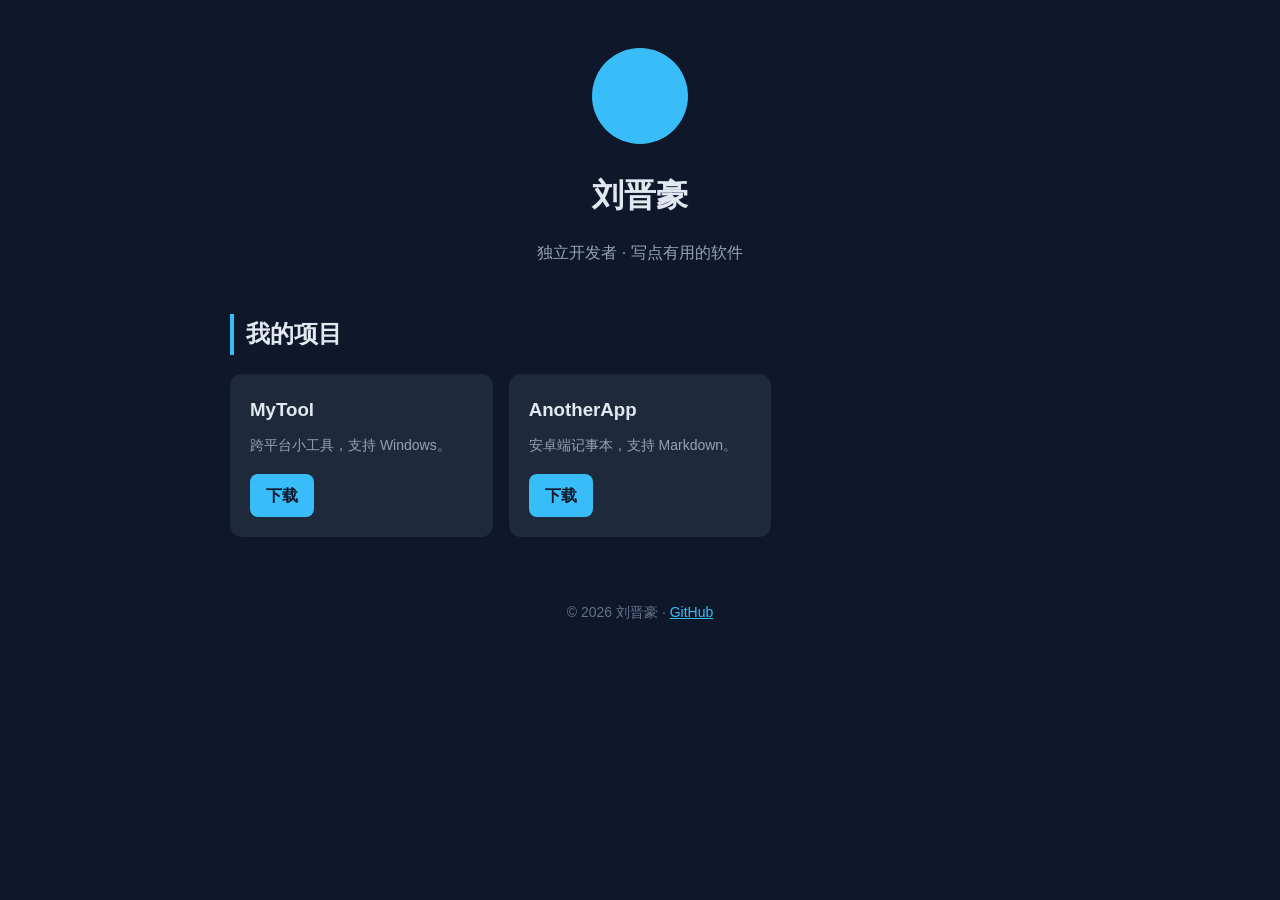
==== index.html @ bdb7e137 "Add initial HTML structure for personal homepage" ====
<!DOCTYPE html>
<html lang="zh-CN">
<head>
<meta charset="UTF-8">
<meta name="viewport" content="width=device-width, initial-scale=1.0">
<title>刘晋豪 - 个人主页</title>
<style>
  :root { --bg:#0f172a; --card:#1e293b; --txt:#e2e8f0; --accent:#38bdf8; }
  * { box-sizing: border-box; }
  body { margin:0; font-family: -apple-system, "Microsoft YaHei", sans-serif;
         background:var(--bg); color:var(--txt); line-height:1.7; }
  .wrap { max-width: 860px; margin: 0 auto; padding: 48px 20px; }
  header { text-align:center; margin-bottom: 48px; }
  .avatar { width:96px; height:96px; border-radius:50%; background:var(--accent);
            display:inline-block; }
  h1 { margin: 16px 0 8px; font-size: 32px; }
  .tagline { color:#94a3b8; }
  h2 { margin-top: 48px; border-left: 4px solid var(--accent); padding-left: 12px; }
  .grid { display:grid; grid-template-columns: repeat(auto-fill, minmax(260px,1fr));
          gap:16px; }
  .card { background:var(--card); border-radius:12px; padding:20px; }
  .card h3 { margin:0 0 8px; }
  .card p { margin:0 0 16px; color:#94a3b8; font-size:14px; }
  .btn { display:inline-block; background:var(--accent); color:#0f172a;
         padding:8px 16px; border-radius:8px; text-decoration:none; font-weight:600; }
  .btn:hover { opacity:.85; }
  footer { margin-top:64px; text-align:center; color:#64748b; font-size:14px; }
</style>
</head>
<body>
<div class="wrap">

  <header>
    <div class="avatar"></div>
    <h1>刘晋豪</h1>
    <p class="tagline">独立开发者 · 写点有用的软件</p>
  </header>

  <h2>我的项目</h2>
  <div class="grid">

    <div class="card">
      <h3>MyTool</h3>
      <p>跨平台小工具，支持 Windows。</p>
      <a class="btn"
         href="https://github.com/huxinxiaoye/my-tools/releases/download/v1.0.0/MyTool-1.0.0-win64.zip">
         下载
      </a>
    </div>

    <div class="card">
      <h3>AnotherApp</h3>
      <p>安卓端记事本，支持 Markdown。</p>
      <a class="btn"
         href="https://github.com/huxinxiaoye/my-tools/releases/download/v1.0.0/AnotherApp.apk">
         下载
      </a>
    </div>

  </div>

  <footer>
    © 2026 刘晋豪 ·
    <a href="https://github.com/huxinxiaoye" style="color:#38bdf8">GitHub</a>
  </footer>

</div>
</body>
</html>
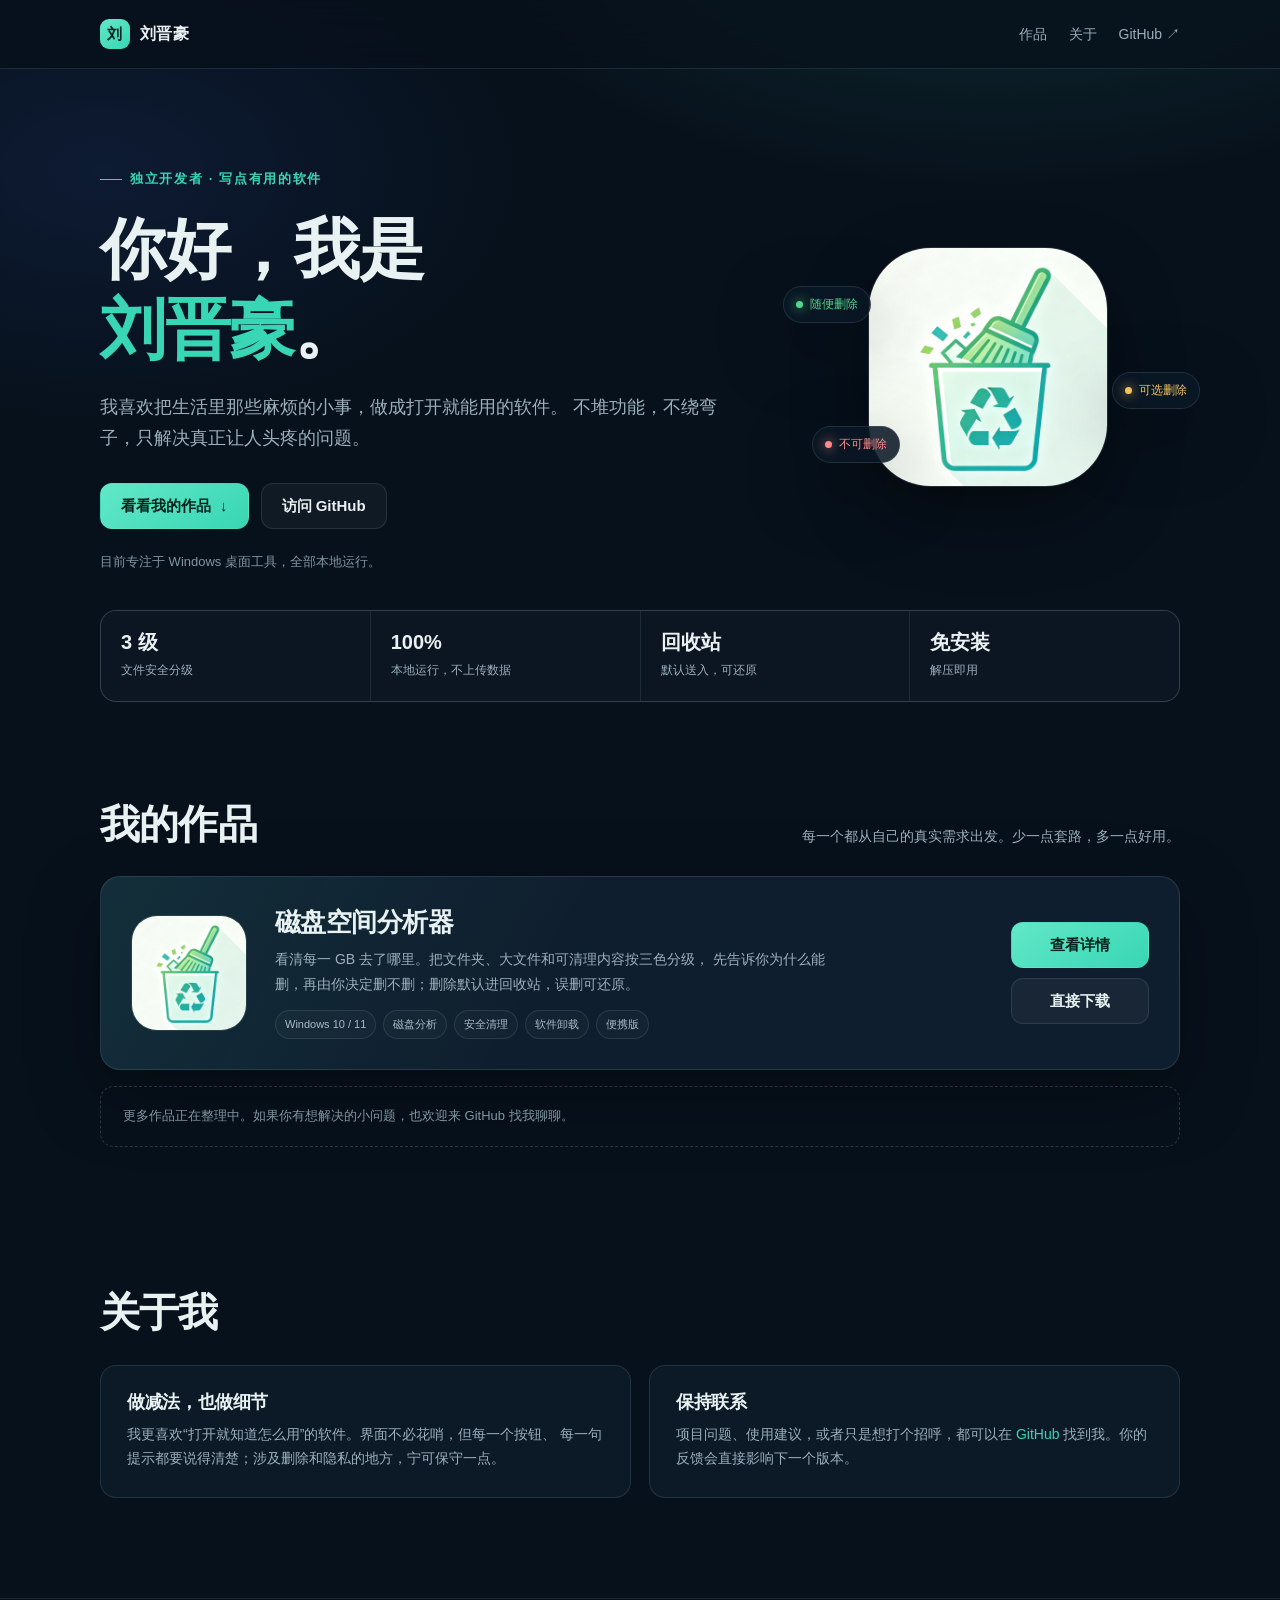
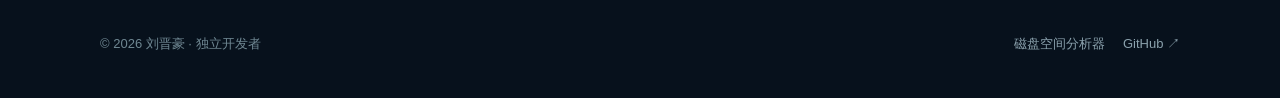
==== commit cae54c0f: "Add DiskCleaner product page and portable download" ====
--- a/index.html
+++ b/index.html
@@ -3,67 +3,133 @@
 <head>
 <meta charset="UTF-8">
 <meta name="viewport" content="width=device-width, initial-scale=1.0">
-<title>刘晋豪 - 个人主页</title>
-<style>
-  :root { --bg:#0f172a; --card:#1e293b; --txt:#e2e8f0; --accent:#38bdf8; }
-  * { box-sizing: border-box; }
-  body { margin:0; font-family: -apple-system, "Microsoft YaHei", sans-serif;
-         background:var(--bg); color:var(--txt); line-height:1.7; }
-  .wrap { max-width: 860px; margin: 0 auto; padding: 48px 20px; }
-  header { text-align:center; margin-bottom: 48px; }
-  .avatar { width:96px; height:96px; border-radius:50%; background:var(--accent);
-            display:inline-block; }
-  h1 { margin: 16px 0 8px; font-size: 32px; }
-  .tagline { color:#94a3b8; }
-  h2 { margin-top: 48px; border-left: 4px solid var(--accent); padding-left: 12px; }
-  .grid { display:grid; grid-template-columns: repeat(auto-fill, minmax(260px,1fr));
-          gap:16px; }
-  .card { background:var(--card); border-radius:12px; padding:20px; }
-  .card h3 { margin:0 0 8px; }
-  .card p { margin:0 0 16px; color:#94a3b8; font-size:14px; }
-  .btn { display:inline-block; background:var(--accent); color:#0f172a;
-         padding:8px 16px; border-radius:8px; text-decoration:none; font-weight:600; }
-  .btn:hover { opacity:.85; }
-  footer { margin-top:64px; text-align:center; color:#64748b; font-size:14px; }
-</style>
+<title>刘晋豪 · 独立开发者</title>
+<meta name="description" content="刘晋豪的个人主页。独立开发者，做简单、可靠、真正有用的桌面软件。当前作品：磁盘空间分析器，一款完全本地运行、删除可还原的 Windows 磁盘清理工具。">
+<meta name="theme-color" content="#07111c">
+<meta property="og:type" content="website">
+<meta property="og:title" content="刘晋豪 · 独立开发者">
+<meta property="og:description" content="把麻烦的小事，做成打开就能用的软件。">
+<meta property="og:url" content="https://huxinxiaoye.github.io/">
+<meta property="og:image" content="https://huxinxiaoye.github.io/assets/og-image.png">
+<meta property="og:image:width" content="1200">
+<meta property="og:image:height" content="630">
+<meta name="twitter:card" content="summary_large_image">
+<link rel="icon" href="assets/favicon.png" type="image/png">
+<link rel="stylesheet" href="assets/style.css">
 </head>
 <body>
-<div class="wrap">
 
-  <header>
-    <div class="avatar"></div>
-    <h1>刘晋豪</h1>
-    <p class="tagline">独立开发者 · 写点有用的软件</p>
-  </header>
+<header class="site-header">
+  <div class="container nav">
+    <a class="brand" href="index.html">
+      <span class="brand-mark">刘</span>
+      <span>刘晋豪</span>
+    </a>
+    <nav class="nav-links" aria-label="主导航">
+      <a href="#projects">作品</a>
+      <a href="#about">关于</a>
+      <a href="https://github.com/huxinxiaoye" target="_blank" rel="noopener">GitHub ↗</a>
+    </nav>
+  </div>
+</header>
 
-  <h2>我的项目</h2>
-  <div class="grid">
+<main>
+  <section class="hero container">
+    <div class="hero-grid">
+      <div>
+        <p class="eyebrow">独立开发者 · 写点有用的软件</p>
+        <h1>你好，我是<br><span class="accent">刘晋豪</span>。</h1>
+        <p class="lede">
+          我喜欢把生活里那些麻烦的小事，做成打开就能用的软件。
+          不堆功能，不绕弯子，只解决真正让人头疼的问题。
+        </p>
+        <div class="hero-actions">
+          <a class="btn" href="#projects">看看我的作品 <span aria-hidden="true">↓</span></a>
+          <a class="btn secondary" href="https://github.com/huxinxiaoye" target="_blank" rel="noopener">访问 GitHub</a>
+        </div>
+        <p class="hero-note">目前专注于 Windows 桌面工具，全部本地运行。</p>
+      </div>
 
-    <div class="card">
-      <h3>MyTool</h3>
-      <p>跨平台小工具，支持 Windows。</p>
-      <a class="btn"
-         href="https://github.com/huxinxiaoye/my-tools/releases/download/v1.0.0/MyTool-1.0.0-win64.zip">
-         下载
-      </a>
+      <div class="hero-art" aria-hidden="true">
+        <img class="app-icon" src="assets/diskcleaner-icon.png" alt="">
+        <span class="floating-tag green"><i class="dot"></i>随便删除</span>
+        <span class="floating-tag yellow"><i class="dot"></i>可选删除</span>
+        <span class="floating-tag red"><i class="dot"></i>不可删除</span>
+      </div>
     </div>
 
-    <div class="card">
-      <h3>AnotherApp</h3>
-      <p>安卓端记事本，支持 Markdown。</p>
-      <a class="btn"
-         href="https://github.com/huxinxiaoye/my-tools/releases/download/v1.0.0/AnotherApp.apk">
-         下载
-      </a>
+    <div class="stats" aria-label="项目概况">
+      <div class="stat"><strong>3 级</strong><span>文件安全分级</span></div>
+      <div class="stat"><strong>100%</strong><span>本地运行，不上传数据</span></div>
+      <div class="stat"><strong>回收站</strong><span>默认送入，可还原</span></div>
+      <div class="stat"><strong>免安装</strong><span>解压即用</span></div>
+    </div>
+  </section>
+
+  <section class="section container" id="projects">
+    <div class="section-head">
+      <h2>我的作品</h2>
+      <p>每一个都从自己的真实需求出发。少一点套路，多一点好用。</p>
     </div>
 
+    <article class="project-feature">
+      <img class="icon" src="assets/diskcleaner-icon.png" alt="磁盘空间分析器图标">
+      <div>
+        <h3>磁盘空间分析器</h3>
+        <p>
+          看清每一 GB 去了哪里。把文件夹、大文件和可清理内容按三色分级，
+          先告诉你为什么能删，再由你决定删不删；删除默认进回收站，误删可还原。
+        </p>
+        <div class="tags">
+          <span class="tag">Windows 10 / 11</span>
+          <span class="tag">磁盘分析</span>
+          <span class="tag">安全清理</span>
+          <span class="tag">软件卸载</span>
+          <span class="tag">便携版</span>
+        </div>
+      </div>
+      <div class="project-actions">
+        <a class="btn" href="diskcleaner.html">查看详情</a>
+        <a class="btn secondary" href="downloads/DiskCleaner_1.0.0_win64_portable.zip" download>直接下载</a>
+      </div>
+    </article>
+
+    <p class="placeholder">更多作品正在整理中。如果你有想解决的小问题，也欢迎来 GitHub 找我聊聊。</p>
+  </section>
+
+  <section class="section container" id="about">
+    <div class="section-head">
+      <h2>关于我</h2>
+    </div>
+    <div class="about-grid">
+      <div class="about-card">
+        <h3>做减法，也做细节</h3>
+        <p>
+          我更喜欢“打开就知道怎么用”的软件。界面不必花哨，但每一个按钮、
+          每一句提示都要说得清楚；涉及删除和隐私的地方，宁可保守一点。
+        </p>
+      </div>
+      <div class="about-card">
+        <h3>保持联系</h3>
+        <p>
+          项目问题、使用建议，或者只是想打个招呼，都可以在
+          <a href="https://github.com/huxinxiaoye" target="_blank" rel="noopener">GitHub</a>
+          找到我。你的反馈会直接影响下一个版本。
+        </p>
+      </div>
+    </div>
+  </section>
+</main>
+
+<footer>
+  <div class="container footer-row">
+    <span>© 2026 刘晋豪 · 独立开发者</span>
+    <div class="footer-links">
+      <a href="diskcleaner.html">磁盘空间分析器</a>
+      <a href="https://github.com/huxinxiaoye" target="_blank" rel="noopener">GitHub ↗</a>
+    </div>
   </div>
+</footer>
 
-  <footer>
-    © 2026 刘晋豪 ·
-    <a href="https://github.com/huxinxiaoye" style="color:#38bdf8">GitHub</a>
-  </footer>
-
-</div>
 </body>
 </html>
--- a/assets/style.css
+++ b/assets/style.css
@@ -0,0 +1,742 @@
+:root {
+  --bg: #07111c;
+  --bg-soft: #0b1725;
+  --card: #0f1e2e;
+  --card-2: #13263a;
+  --line: rgba(148, 180, 193, .16);
+  --text: #e8f2f2;
+  --muted: #9bb0bb;
+  --accent: #38d6b4;
+  --accent-strong: #62e8c8;
+  --accent-ink: #05211b;
+  --green: #55d68b;
+  --yellow: #f2c45d;
+  --red: #ff8a8a;
+  --shadow: 0 24px 70px rgba(0, 0, 0, .35);
+  --radius: 20px;
+}
+
+* { box-sizing: border-box; }
+
+html { scroll-behavior: smooth; }
+
+body {
+  margin: 0;
+  min-height: 100vh;
+  color: var(--text);
+  background:
+    radial-gradient(900px 500px at 78% -8%, rgba(56, 214, 180, .16), transparent 65%),
+    radial-gradient(700px 420px at 8% 10%, rgba(66, 116, 255, .10), transparent 60%),
+    var(--bg);
+  font-family: "Segoe UI", "Microsoft YaHei UI", "Microsoft YaHei", -apple-system, BlinkMacSystemFont, sans-serif;
+  line-height: 1.75;
+  -webkit-font-smoothing: antialiased;
+}
+
+::selection { background: rgba(56, 214, 180, .32); }
+
+a { color: var(--accent); text-decoration: none; }
+a:hover { color: var(--accent-strong); }
+
+img { max-width: 100%; display: block; }
+
+.container {
+  width: min(1080px, calc(100% - 40px));
+  margin: 0 auto;
+}
+
+.site-header {
+  position: sticky;
+  top: 0;
+  z-index: 30;
+  backdrop-filter: blur(18px);
+  background: rgba(7, 17, 28, .74);
+  border-bottom: 1px solid var(--line);
+}
+
+.nav {
+  min-height: 68px;
+  display: flex;
+  align-items: center;
+  justify-content: space-between;
+  gap: 24px;
+}
+
+.brand {
+  display: inline-flex;
+  align-items: center;
+  gap: 10px;
+  color: var(--text);
+  font-weight: 700;
+  letter-spacing: .02em;
+}
+
+.brand-mark {
+  width: 30px;
+  height: 30px;
+  display: grid;
+  place-items: center;
+  border-radius: 9px;
+  color: var(--accent-ink);
+  background: linear-gradient(145deg, var(--accent-strong), var(--accent));
+  font-size: 15px;
+  font-weight: 800;
+}
+
+.nav-links {
+  display: flex;
+  align-items: center;
+  gap: 22px;
+  font-size: 14px;
+  color: var(--muted);
+}
+
+.nav-links a { color: var(--muted); }
+.nav-links a:hover { color: var(--text); }
+
+.btn {
+  display: inline-flex;
+  align-items: center;
+  justify-content: center;
+  gap: 9px;
+  min-height: 46px;
+  padding: 0 20px;
+  border: 1px solid transparent;
+  border-radius: 12px;
+  color: var(--accent-ink);
+  background: linear-gradient(145deg, var(--accent-strong), var(--accent));
+  font-size: 15px;
+  font-weight: 700;
+  line-height: 1.2;
+  transition: transform .18s ease, box-shadow .18s ease, background .18s ease;
+}
+
+.btn:hover {
+  color: var(--accent-ink);
+  transform: translateY(-1px);
+  box-shadow: 0 12px 28px rgba(56, 214, 180, .22);
+}
+
+.btn.secondary {
+  color: var(--text);
+  background: rgba(255, 255, 255, .04);
+  border-color: var(--line);
+}
+
+.btn.secondary:hover {
+  background: rgba(255, 255, 255, .08);
+  box-shadow: none;
+}
+
+.btn.small {
+  min-height: 38px;
+  padding: 0 14px;
+  border-radius: 10px;
+  font-size: 13px;
+}
+
+.hero {
+  padding: 92px 0 34px;
+}
+
+.hero-grid {
+  display: grid;
+  grid-template-columns: minmax(0, 1.25fr) minmax(280px, .75fr);
+  align-items: center;
+  gap: 58px;
+}
+
+.eyebrow {
+  display: inline-flex;
+  align-items: center;
+  gap: 8px;
+  margin: 0 0 18px;
+  color: var(--accent);
+  font-size: 13px;
+  font-weight: 700;
+  letter-spacing: .13em;
+  text-transform: uppercase;
+}
+
+.eyebrow::before {
+  content: "";
+  width: 22px;
+  height: 1px;
+  background: currentColor;
+}
+
+h1, h2, h3 {
+  margin-top: 0;
+  line-height: 1.22;
+  letter-spacing: -.02em;
+}
+
+.hero h1 {
+  margin-bottom: 22px;
+  font-size: clamp(38px, 6vw, 66px);
+  font-weight: 800;
+}
+
+.hero h1 .accent { color: var(--accent); }
+
+.lede {
+  max-width: 620px;
+  margin: 0 0 28px;
+  color: var(--muted);
+  font-size: clamp(16px, 2vw, 18px);
+}
+
+.hero-actions {
+  display: flex;
+  flex-wrap: wrap;
+  gap: 12px;
+}
+
+.hero-note {
+  margin: 22px 0 0;
+  color: #7f96a1;
+  font-size: 13px;
+}
+
+.hero-art {
+  position: relative;
+  display: grid;
+  place-items: center;
+}
+
+.hero-art::before {
+  content: "";
+  position: absolute;
+  inset: 12% 8%;
+  border-radius: 50%;
+  background: radial-gradient(circle, rgba(56, 214, 180, .22), transparent 66%);
+  filter: blur(16px);
+}
+
+.app-icon {
+  position: relative;
+  width: min(240px, 56vw);
+  border-radius: 26%;
+  box-shadow: 0 30px 70px rgba(0, 0, 0, .4);
+  border: 1px solid rgba(255, 255, 255, .12);
+}
+
+.floating-tag {
+  position: absolute;
+  display: inline-flex;
+  align-items: center;
+  gap: 7px;
+  padding: 7px 12px;
+  border: 1px solid var(--line);
+  border-radius: 999px;
+  color: var(--text);
+  background: rgba(11, 23, 37, .88);
+  box-shadow: var(--shadow);
+  font-size: 12px;
+  white-space: nowrap;
+}
+
+.floating-tag.green { left: -14px; top: 16%; color: var(--green); }
+.floating-tag.yellow { right: -20px; top: 52%; color: var(--yellow); }
+.floating-tag.red { left: 4%; bottom: 10%; color: var(--red); }
+
+.dot {
+  display: inline-block;
+  flex: 0 0 auto;
+  width: 7px;
+  height: 7px;
+  border-radius: 50%;
+  background: currentColor;
+  box-shadow: 0 0 12px currentColor;
+}
+
+.stats {
+  display: grid;
+  grid-template-columns: repeat(4, 1fr);
+  gap: 1px;
+  margin: 36px 0 0;
+  overflow: hidden;
+  border: 1px solid var(--line);
+  border-radius: 16px;
+  background: var(--line);
+}
+
+.stat {
+  padding: 18px 20px;
+  background: rgba(9, 21, 33, .9);
+}
+
+.stat strong {
+  display: block;
+  color: var(--text);
+  font-size: 20px;
+  line-height: 1.3;
+}
+
+.stat span {
+  color: var(--muted);
+  font-size: 12px;
+}
+
+.section {
+  padding: 64px 0;
+}
+
+.section-head {
+  display: flex;
+  align-items: end;
+  justify-content: space-between;
+  gap: 24px;
+  margin-bottom: 28px;
+}
+
+.section-head h2 {
+  margin: 0;
+  font-size: clamp(28px, 4vw, 40px);
+}
+
+.section-head p {
+  max-width: 440px;
+  margin: 0;
+  color: var(--muted);
+  font-size: 14px;
+}
+
+.project-feature {
+  display: grid;
+  grid-template-columns: 116px minmax(0, 1fr) auto;
+  align-items: center;
+  gap: 28px;
+  padding: 30px;
+  border: 1px solid var(--line);
+  border-radius: var(--radius);
+  background:
+    linear-gradient(120deg, rgba(56, 214, 180, .09), transparent 42%),
+    var(--card);
+  box-shadow: var(--shadow);
+}
+
+.project-feature .icon {
+  width: 116px;
+  border-radius: 26px;
+  border: 1px solid rgba(255, 255, 255, .1);
+}
+
+.project-feature h3 {
+  margin: 0 0 8px;
+  font-size: 26px;
+}
+
+.project-feature p {
+  max-width: 560px;
+  margin: 0 0 14px;
+  color: var(--muted);
+  font-size: 14px;
+}
+
+.tags {
+  display: flex;
+  flex-wrap: wrap;
+  gap: 7px;
+}
+
+.tag {
+  padding: 4px 9px;
+  border: 1px solid var(--line);
+  border-radius: 999px;
+  color: #a9bcc5;
+  background: rgba(255, 255, 255, .025);
+  font-size: 11px;
+}
+
+.project-actions {
+  display: flex;
+  flex-direction: column;
+  gap: 10px;
+  min-width: 138px;
+}
+
+.placeholder {
+  margin-top: 16px;
+  padding: 18px 22px;
+  border: 1px dashed rgba(148, 180, 193, .24);
+  border-radius: 14px;
+  color: #7f96a1;
+  font-size: 13px;
+}
+
+.about-grid {
+  display: grid;
+  grid-template-columns: 1fr 1fr;
+  gap: 18px;
+}
+
+.about-card {
+  padding: 26px;
+  border: 1px solid var(--line);
+  border-radius: 16px;
+  background: rgba(15, 30, 46, .7);
+}
+
+.about-card h3 { margin-bottom: 8px; font-size: 18px; }
+.about-card p { margin: 0; color: var(--muted); font-size: 14px; }
+
+footer {
+  margin-top: 36px;
+  padding: 34px 0 42px;
+  border-top: 1px solid var(--line);
+  color: #6f8792;
+  font-size: 13px;
+}
+
+.footer-row {
+  display: flex;
+  align-items: center;
+  justify-content: space-between;
+  gap: 16px;
+  flex-wrap: wrap;
+}
+
+.footer-links { display: flex; gap: 18px; }
+.footer-links a { color: #8ba2ad; }
+
+/* ---------- Product page ---------- */
+.back-link {
+  display: inline-flex;
+  align-items: center;
+  gap: 6px;
+  margin: 26px 0 0;
+  color: var(--muted);
+  font-size: 13px;
+}
+
+.product-hero {
+  display: grid;
+  grid-template-columns: minmax(0, 1fr) 260px;
+  align-items: center;
+  gap: 48px;
+  padding: 34px 0 30px;
+}
+
+.product-hero h1 {
+  margin-bottom: 12px;
+  font-size: clamp(38px, 6vw, 62px);
+}
+
+.product-hero .lede { margin-bottom: 20px; }
+
+.version-line {
+  display: flex;
+  flex-wrap: wrap;
+  align-items: center;
+  gap: 8px;
+  margin-bottom: 24px;
+  color: var(--muted);
+  font-size: 13px;
+}
+
+.badge {
+  padding: 3px 9px;
+  border: 1px solid rgba(56, 214, 180, .32);
+  border-radius: 999px;
+  color: var(--accent);
+  background: rgba(56, 214, 180, .08);
+  font-size: 11px;
+  font-weight: 700;
+}
+
+.product-icon {
+  width: 240px;
+  border-radius: 28px;
+  border: 1px solid rgba(255, 255, 255, .12);
+  box-shadow: var(--shadow);
+  justify-self: center;
+}
+
+.facts {
+  display: grid;
+  grid-template-columns: repeat(4, 1fr);
+  gap: 12px;
+  margin: 8px 0 0;
+}
+
+.fact {
+  padding: 16px 18px;
+  border: 1px solid var(--line);
+  border-radius: 14px;
+  background: rgba(15, 30, 46, .62);
+}
+
+.fact span { display: block; color: #7f96a1; font-size: 11px; }
+.fact strong { display: block; margin-top: 2px; font-size: 14px; }
+
+.prose {
+  max-width: 760px;
+  color: var(--muted);
+  font-size: 15px;
+}
+
+.prose strong { color: var(--text); }
+
+.screenshot {
+  margin: 26px 0 0;
+}
+
+.screenshot a {
+  display: block;
+  overflow: hidden;
+  border: 1px solid rgba(148, 180, 193, .22);
+  border-radius: 16px;
+  background: #eef2f2;
+  box-shadow: 0 24px 60px rgba(0, 0, 0, .32);
+  transition: border-color .2s ease, transform .2s ease;
+}
+
+.screenshot a:hover {
+  border-color: rgba(56, 214, 180, .5);
+  transform: translateY(-2px);
+}
+
+.screenshot img { width: 100%; height: auto; }
+
+.screenshot figcaption {
+  margin-top: 10px;
+  color: #7f96a1;
+  font-size: 12px;
+  text-align: center;
+}
+
+.feature-grid {
+  display: grid;
+  grid-template-columns: repeat(3, 1fr);
+  gap: 14px;
+}
+
+.feature-card {
+  padding: 24px;
+  border: 1px solid var(--line);
+  border-radius: 16px;
+  background: rgba(15, 30, 46, .7);
+}
+
+.feature-card .num {
+  display: inline-grid;
+  place-items: center;
+  width: 32px;
+  height: 32px;
+  margin-bottom: 15px;
+  border-radius: 10px;
+  color: var(--accent);
+  background: rgba(56, 214, 180, .1);
+  font-size: 13px;
+  font-weight: 800;
+}
+
+.feature-card h3 { margin-bottom: 7px; font-size: 17px; }
+.feature-card p { margin: 0; color: var(--muted); font-size: 13px; }
+
+.triage {
+  display: grid;
+  grid-template-columns: repeat(3, 1fr);
+  gap: 14px;
+  margin-top: 24px;
+}
+
+.triage-card {
+  padding: 22px;
+  border: 1px solid var(--line);
+  border-radius: 16px;
+  background: var(--card);
+}
+
+.triage-card.green { border-top: 3px solid var(--green); }
+.triage-card.yellow { border-top: 3px solid var(--yellow); }
+.triage-card.red { border-top: 3px solid var(--red); }
+
+.triage-card h3 { display: flex; align-items: center; gap: 8px; margin-bottom: 6px; font-size: 16px; }
+.triage-card.green h3 { color: var(--green); }
+.triage-card.yellow h3 { color: var(--yellow); }
+.triage-card.red h3 { color: var(--red); }
+.triage-card p { margin: 0 0 12px; color: var(--muted); font-size: 13px; }
+.triage-card ul { margin: 0; padding-left: 18px; color: #b6c7ce; font-size: 12px; }
+.triage-card li + li { margin-top: 4px; }
+
+.checklist {
+  display: grid;
+  grid-template-columns: 1fr 1fr;
+  gap: 16px 28px;
+  margin: 24px 0 0;
+  padding: 0;
+  list-style: none;
+}
+
+.checklist li {
+  position: relative;
+  padding-left: 26px;
+  color: #b9c9d0;
+  font-size: 14px;
+}
+
+.checklist li::before {
+  content: "✓";
+  position: absolute;
+  left: 0;
+  top: 0;
+  color: var(--accent);
+  font-weight: 800;
+}
+
+.download-panel {
+  display: grid;
+  grid-template-columns: minmax(0, 1fr) 280px;
+  gap: 34px;
+  align-items: center;
+  padding: 34px;
+  border: 1px solid rgba(56, 214, 180, .24);
+  border-radius: var(--radius);
+  background:
+    radial-gradient(480px 200px at 88% 0%, rgba(56, 214, 180, .15), transparent 70%),
+    var(--card);
+  box-shadow: var(--shadow);
+}
+
+.download-panel h2 { margin-bottom: 8px; font-size: 28px; }
+.download-panel p { margin: 0 0 18px; color: var(--muted); font-size: 14px; }
+
+.file-meta {
+  display: grid;
+  grid-template-columns: 1fr 1fr;
+  gap: 6px 20px;
+  margin: 0 0 18px;
+  color: #8fa5af;
+  font-size: 12px;
+}
+
+.file-meta strong { color: var(--text); font-weight: 600; }
+
+.sha {
+  display: block;
+  overflow-wrap: anywhere;
+  padding: 9px 11px;
+  border: 1px solid var(--line);
+  border-radius: 9px;
+  color: #8fa5af;
+  background: rgba(0, 0, 0, .18);
+  font-family: ui-monospace, SFMono-Regular, Consolas, monospace;
+  font-size: 10.5px;
+  line-height: 1.5;
+}
+
+.download-side { text-align: center; }
+.download-side .btn { width: 100%; }
+.download-side small { display: block; margin-top: 10px; color: #7f96a1; font-size: 11px; }
+
+.steps {
+  display: grid;
+  grid-template-columns: repeat(4, 1fr);
+  gap: 14px;
+  counter-reset: step;
+  margin-top: 24px;
+}
+
+.step {
+  position: relative;
+  padding: 22px 20px;
+  border: 1px solid var(--line);
+  border-radius: 15px;
+  background: rgba(15, 30, 46, .6);
+}
+
+.step::before {
+  counter-increment: step;
+  content: "0" counter(step);
+  display: block;
+  margin-bottom: 10px;
+  color: var(--accent);
+  font-size: 12px;
+  font-weight: 800;
+  letter-spacing: .12em;
+}
+
+.step h3 { margin-bottom: 5px; font-size: 15px; }
+.step p { margin: 0; color: var(--muted); font-size: 12px; }
+
+.faq {
+  border-top: 1px solid var(--line);
+  margin-top: 24px;
+}
+
+.faq details {
+  border-bottom: 1px solid var(--line);
+  padding: 18px 0;
+}
+
+.faq summary {
+  cursor: pointer;
+  color: var(--text);
+  font-size: 14px;
+  font-weight: 600;
+  list-style: none;
+}
+
+.faq summary::-webkit-details-marker { display: none; }
+.faq summary::after {
+  content: "+";
+  float: right;
+  color: var(--accent);
+  font-size: 18px;
+  line-height: 1;
+}
+.faq details[open] summary::after { content: "−"; }
+
+.faq p {
+  margin: 10px 0 0;
+  color: var(--muted);
+  font-size: 13px;
+}
+
+.note {
+  padding: 16px 18px;
+  border-left: 3px solid var(--yellow);
+  border-radius: 0 10px 10px 0;
+  color: #c7b78f;
+  background: rgba(242, 196, 93, .06);
+  font-size: 13px;
+}
+
+@media (max-width: 860px) {
+  .hero { padding-top: 64px; }
+  .hero-grid { grid-template-columns: 1fr; gap: 40px; }
+  .hero-art { order: -1; }
+  .app-icon { width: 180px; }
+  .floating-tag.green { left: 2%; }
+  .floating-tag.yellow { right: 0; }
+  .project-feature { grid-template-columns: 84px minmax(0, 1fr); }
+  .project-feature .icon { width: 84px; border-radius: 20px; }
+  .project-actions { grid-column: 1 / -1; flex-direction: row; }
+  .project-actions .btn { flex: 1; }
+  .stats { grid-template-columns: 1fr 1fr; }
+  .product-hero { grid-template-columns: 1fr; gap: 32px; }
+  .product-icon { width: 180px; order: -1; }
+  .facts { grid-template-columns: 1fr 1fr; }
+  .feature-grid, .triage { grid-template-columns: 1fr; }
+  .download-panel { grid-template-columns: 1fr; }
+  .steps { grid-template-columns: 1fr 1fr; }
+  .about-grid { grid-template-columns: 1fr; }
+  .section-head { display: block; }
+  .section-head p { margin-top: 10px; }
+}
+
+@media (max-width: 560px) {
+  .container { width: min(100% - 28px, 1080px); }
+  .nav-links a:not(.btn) { display: none; }
+  .hero h1 { font-size: 38px; }
+  .project-feature { grid-template-columns: 1fr; padding: 22px; }
+  .project-feature .icon { width: 76px; }
+  .project-actions { flex-direction: column; }
+  .checklist { grid-template-columns: 1fr; }
+  .steps { grid-template-columns: 1fr; }
+  .download-panel { padding: 24px; }
+  .file-meta { grid-template-columns: 1fr; }
+  .section { padding: 48px 0; }
+}
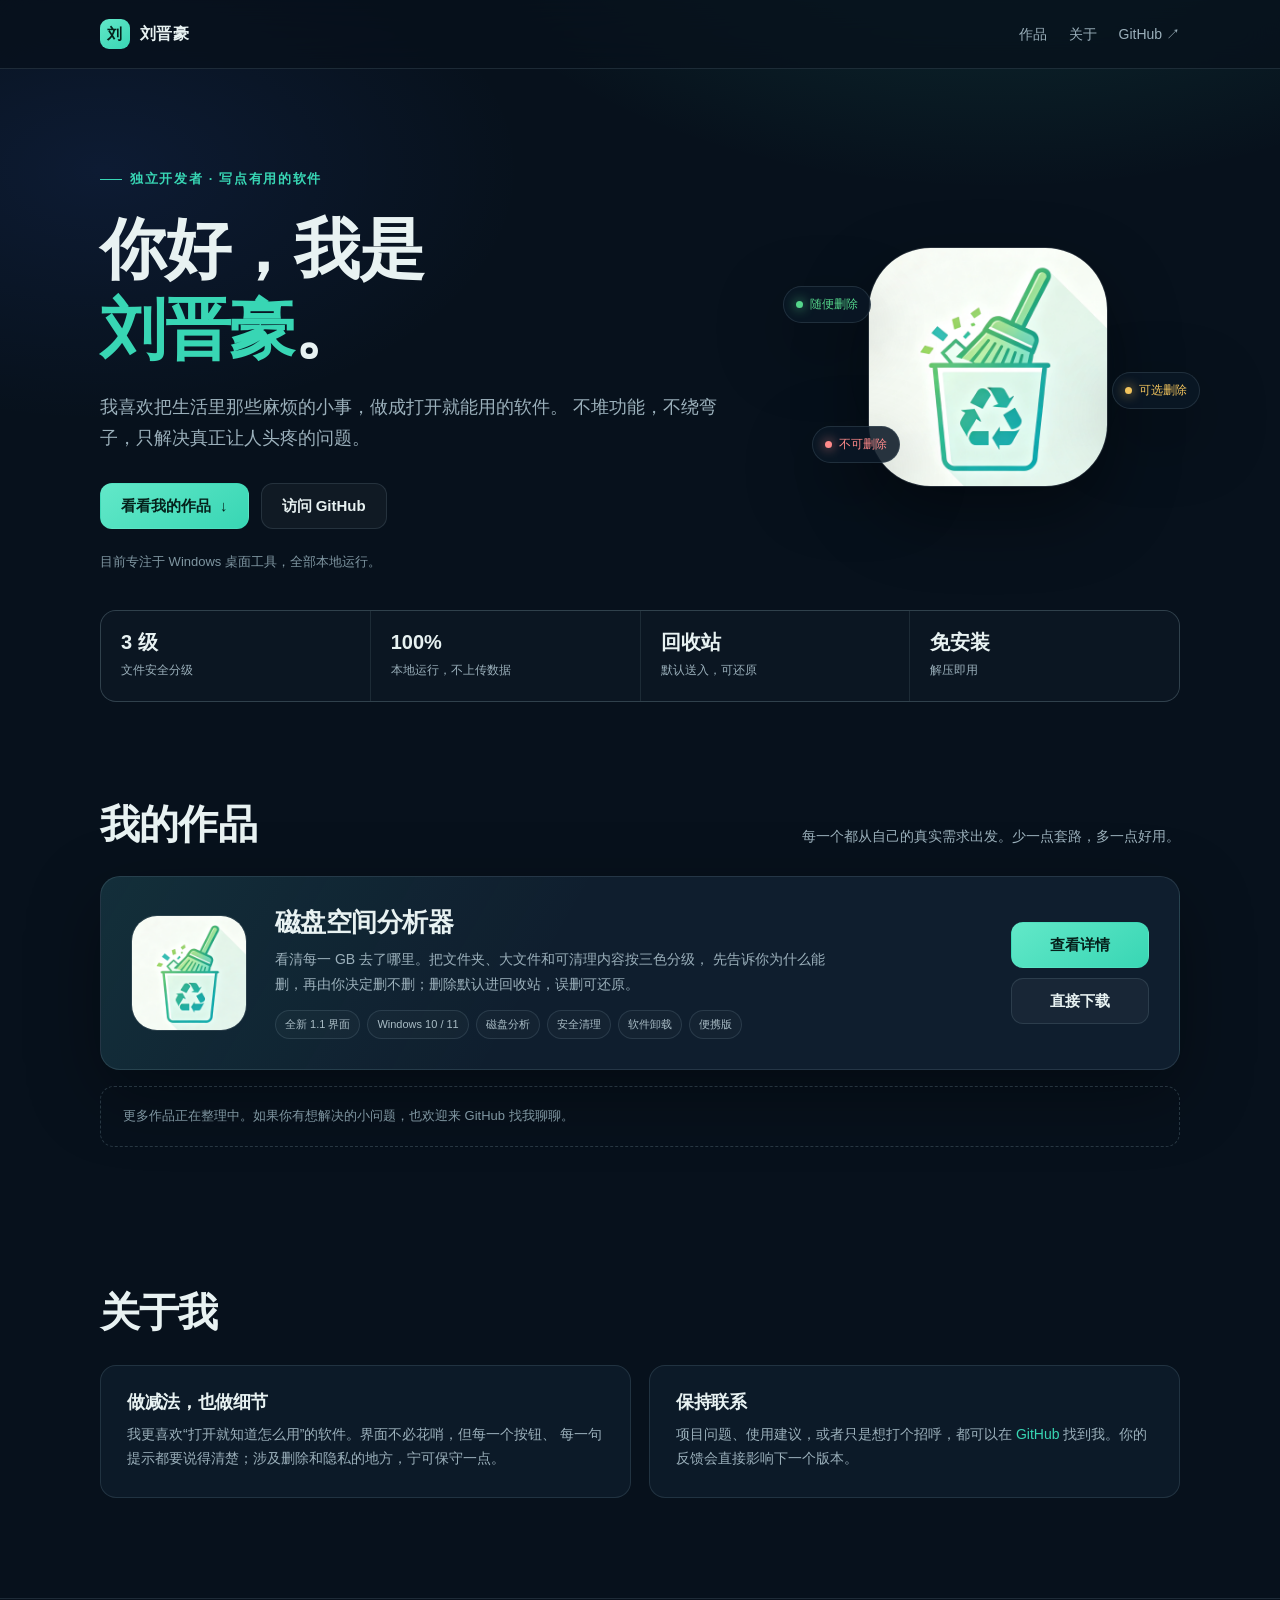
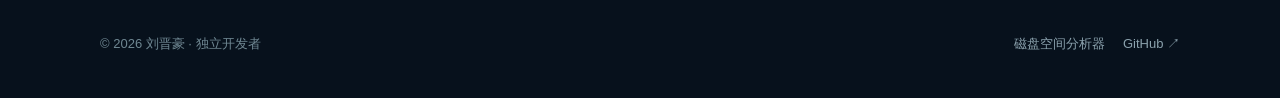
==== commit e7b3ac4e: "Redesign DiskCleaner UI and release v1.1.0" ====
--- a/index.html
+++ b/index.html
@@ -81,6 +81,7 @@
           先告诉你为什么能删，再由你决定删不删；删除默认进回收站，误删可还原。
         </p>
         <div class="tags">
+          <span class="tag">全新 1.1 界面</span>
           <span class="tag">Windows 10 / 11</span>
           <span class="tag">磁盘分析</span>
           <span class="tag">安全清理</span>
@@ -90,7 +91,7 @@
       </div>
       <div class="project-actions">
         <a class="btn" href="diskcleaner.html">查看详情</a>
-        <a class="btn secondary" href="downloads/DiskCleaner_1.0.0_win64_portable.zip" download>直接下载</a>
+        <a class="btn secondary" href="downloads/DiskCleaner_1.1.0_win64_portable.zip" download>直接下载</a>
       </div>
     </article>
 
--- a/assets/style.css
+++ b/assets/style.css
@@ -380,6 +380,17 @@
 
 .about-card h3 { margin-bottom: 8px; font-size: 18px; }
 .about-card p { margin: 0; color: var(--muted); font-size: 14px; }
+
+.changelog-list {
+  display: grid;
+  gap: 7px;
+  margin: 4px 0 0;
+  padding-left: 18px;
+  color: #b9c9d0;
+  font-size: 13px;
+}
+
+.changelog-list li::marker { color: var(--accent); }
 
 footer {
   margin-top: 36px;
